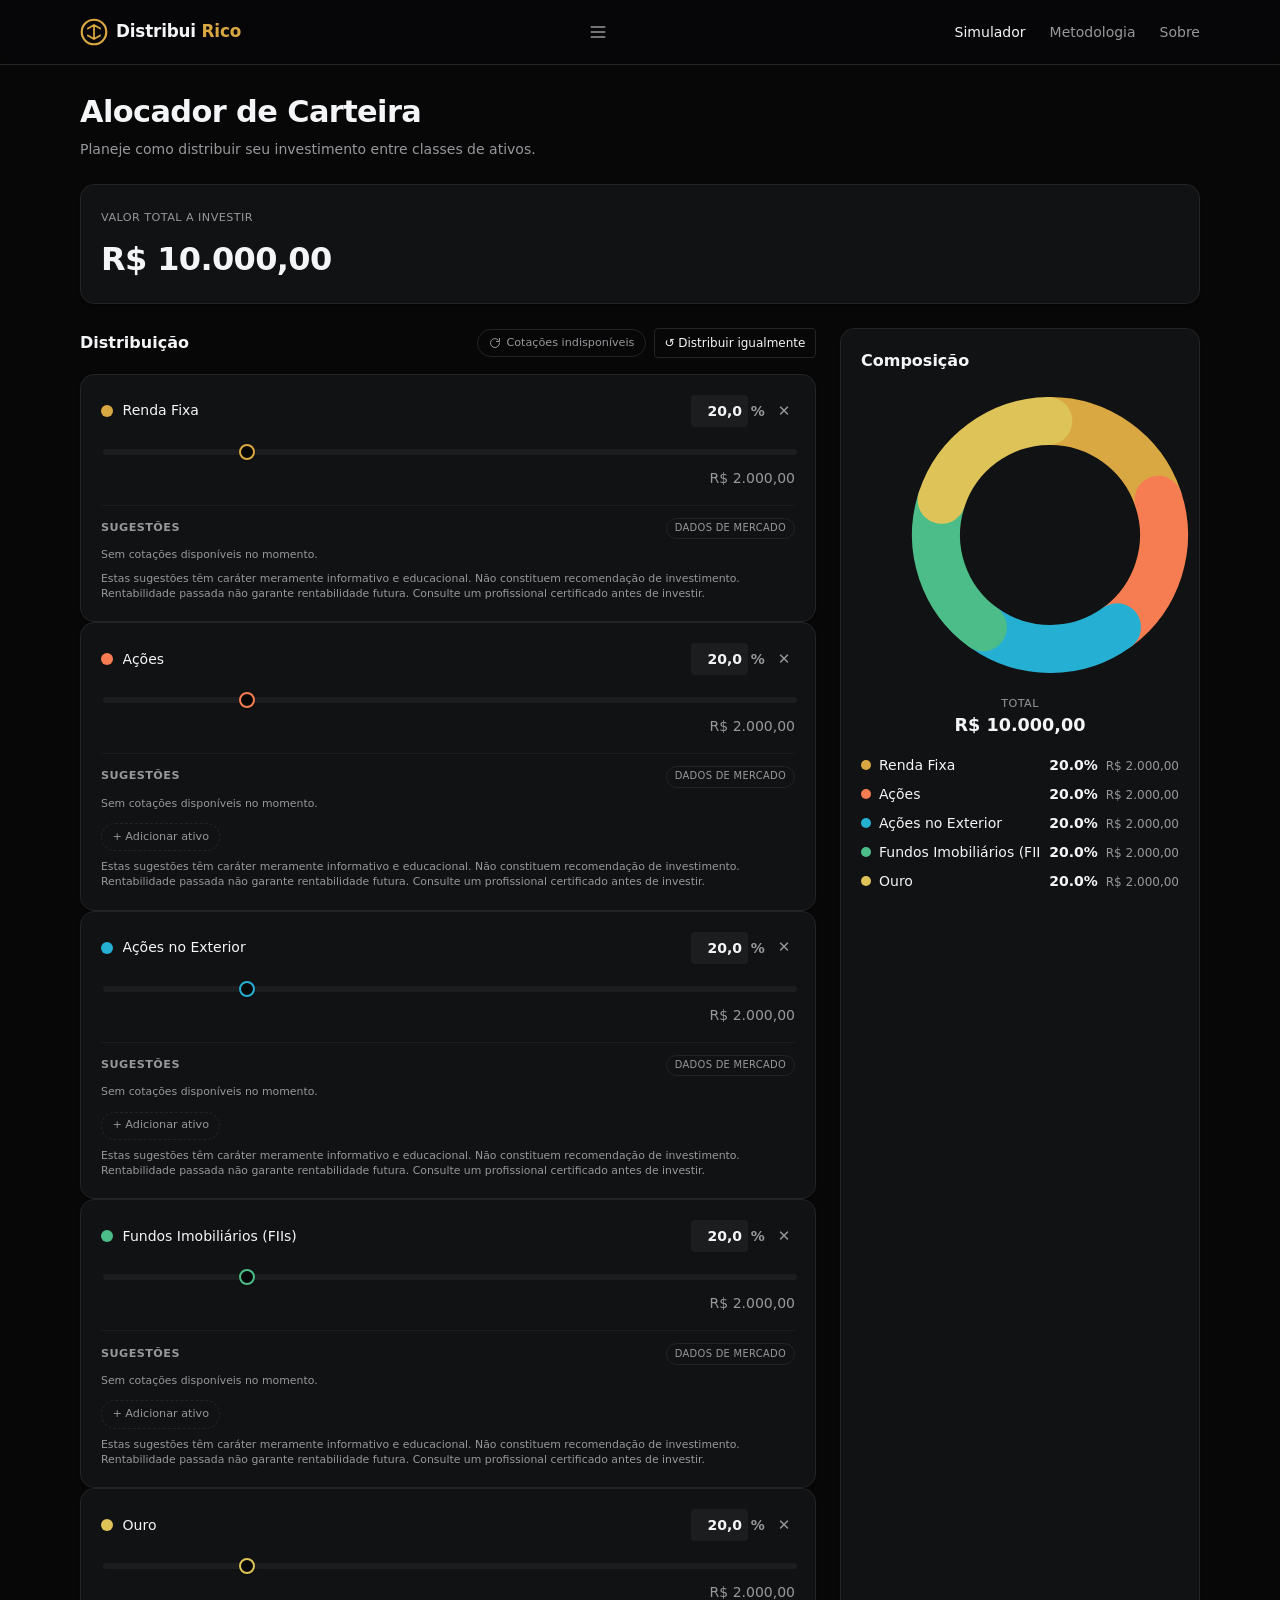
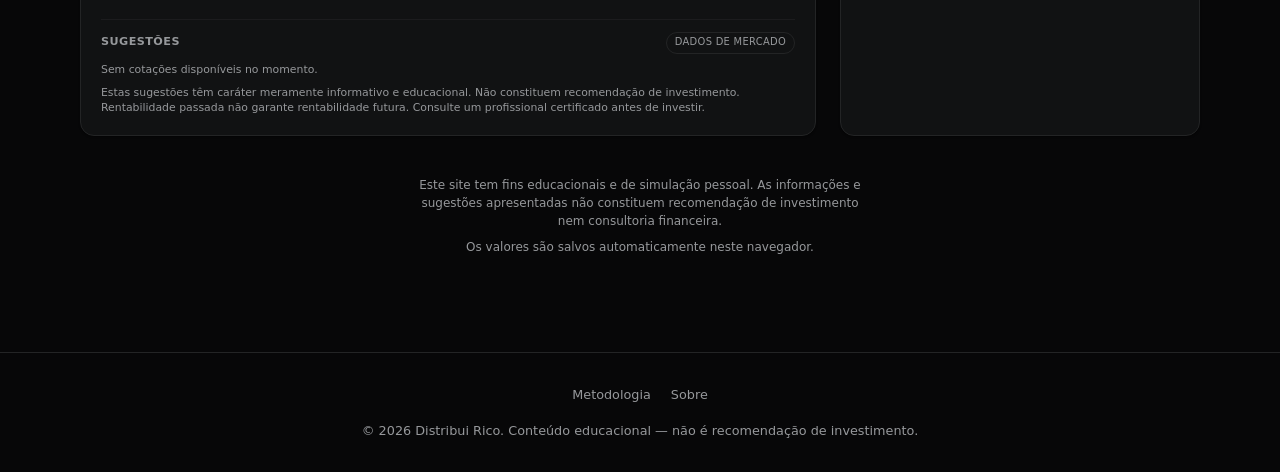
==== index.html @ 398fbf27 "Site" ====
<!doctype html>
<html lang="pt-BR">
<head>
  <meta charset="utf-8" />
  <meta name="viewport" content="width=device-width, initial-scale=1" />
  <title>Distribui Rico — Simulador de Alocação de Carteira</title>
  <meta name="description" content="Simule como distribuir seu investimento entre Renda Fixa, Ações, Ações no Exterior, FIIs e Ouro, com sugestões de ativos baseadas em cotações reais." />
  <link rel="canonical" href="https://SEU-USUARIO.github.io/carteira/" />

  <meta property="og:type" content="website" />
  <meta property="og:title" content="Distribui Rico — Simulador de Alocação de Carteira" />
  <meta property="og:description" content="Planeje como distribuir seu investimento entre classes de ativos, com sugestões baseadas em cotações reais." />
  <meta property="og:image" content="assets/og/distribui-rico-og.png" />
  <meta name="twitter:card" content="summary_large_image" />

  <link rel="icon" type="image/svg+xml" href="assets/icons/favicon.svg" />

  <link rel="stylesheet" href="css/tokens.css" />
  <link rel="stylesheet" href="css/base.css" />
  <link rel="stylesheet" href="css/layout.css" />
  <link rel="stylesheet" href="css/components.css" />
  <link rel="stylesheet" href="css/pages/home.css" />
</head>
<body>
  <header class="site-header">
    <div class="container site-header__inner">
      <a href="index.html" class="brand">
        <svg class="brand__mark" viewBox="0 0 32 32" fill="none" xmlns="http://www.w3.org/2000/svg" aria-hidden="true">
          <circle cx="16" cy="16" r="14" stroke="var(--color-primary)" stroke-width="2.5"/>
          <path d="M16 8v16M9 12l7-4 7 4M9 20l7 4 7-4" stroke="var(--color-primary)" stroke-width="2" stroke-linecap="round" stroke-linejoin="round"/>
        </svg>
        <span>Distribui <span class="brand__gold">Rico</span></span>
      </a>
      <button class="nav-toggle icon-btn" aria-label="Abrir menu" aria-expanded="false">
        <svg width="20" height="20" viewBox="0 0 24 24" fill="none" stroke="currentColor" stroke-width="2" stroke-linecap="round"><path d="M4 6h16M4 12h16M4 18h16"/></svg>
      </button>
      <nav class="main-nav">
        <a href="index.html" aria-current="page">Simulador</a>
        <a href="metodologia.html">Metodologia</a>
        <a href="sobre.html">Sobre</a>
      </nav>
    </div>
  </header>

  <main class="container sim">
    <div class="sim__header">
      <h1>Alocador de Carteira</h1>
      <p>Planeje como distribuir seu investimento entre classes de ativos.</p>
    </div>
    <div id="simulador-root">
      <noscript>Este simulador precisa de JavaScript habilitado para funcionar.</noscript>
    </div>
  </main>

  <footer class="site-footer">
    <div class="container site-footer__inner">
      <div class="site-footer__links">
        <a href="metodologia.html">Metodologia</a>
        <a href="sobre.html">Sobre</a>
      </div>
      <p>&copy; <span id="year"></span> Distribui Rico. Conteúdo educacional — não é recomendação de investimento.</p>
    </div>
  </footer>

  <script type="module">
    import { onReady, markActiveNav, initNavToggle } from "./js/core/dom.js";
    import { initSimuladorPage } from "./js/pages/simulador.page.js";

    onReady(() => {
      markActiveNav();
      initNavToggle();
      document.getElementById("year").textContent = new Date().getFullYear();
      initSimuladorPage();
    });
  </script>
</body>
</html>
---- css/tokens.css ----
/* ==========================================================================
   Distribui Rico — Design Tokens
   Tema escuro inspirado em dourado/preto (Batman / C6 Bank), portado do
   projeto original em oklch().
   ========================================================================== */

:root {
  --radius-sm: 2px;
  --radius-md: 4px;
  --radius-lg: 6px;
  --radius-xl: 10px;
  --radius-2xl: 14px;

  /* Cores base */
  --color-background: oklch(0.13 0.003 260);
  --color-foreground: oklch(0.97 0.003 260);
  --color-card: oklch(0.18 0.003 260);
  --color-card-foreground: oklch(0.97 0.003 260);
  --color-popover: oklch(0.18 0.003 260);
  --color-popover-foreground: oklch(0.97 0.003 260);

  --color-primary: oklch(0.76 0.13 82);
  --color-primary-foreground: oklch(0.15 0.003 260);

  --color-secondary: oklch(0.23 0.003 260);
  --color-secondary-foreground: oklch(0.97 0.003 260);

  --color-muted: oklch(0.23 0.003 260);
  --color-muted-foreground: oklch(0.68 0.005 260);

  --color-accent: oklch(0.28 0.005 260);
  --color-accent-foreground: oklch(0.97 0.003 260);

  --color-destructive: oklch(0.65 0.22 27);
  --color-destructive-foreground: oklch(0.98 0.003 260);

  --color-border: oklch(0.26 0.003 260);
  --color-input: oklch(0.26 0.003 260);
  --color-ring: oklch(0.76 0.13 82);

  /* Cores das classes de ativos (donut / sliders) */
  --asset-rf: oklch(0.76 0.13 82);
  --asset-acoes: oklch(0.72 0.16 40);
  --asset-exterior: oklch(0.7 0.12 220);
  --asset-fii: oklch(0.72 0.13 160);
  --asset-ouro: oklch(0.82 0.13 95);

  /* Tipografia */
  --font-sans: "Inter", system-ui, -apple-system, "Segoe UI", Roboto, sans-serif;

  /* Espaçamento / sombras */
  --shadow-sm: 0 1px 2px rgba(0, 0, 0, 0.4);
  --shadow-md: 0 4px 14px rgba(0, 0, 0, 0.45);
  --header-height: 64px;
}
---- css/base.css ----
/* ==========================================================================
   Base / Reset
   ========================================================================== */

*,
*::before,
*::after {
  box-sizing: border-box;
  border-color: var(--color-border);
}

html {
  -webkit-text-size-adjust: 100%;
  scroll-behavior: smooth;
}

body {
  margin: 0;
  min-height: 100svh;
  background-color: var(--color-background);
  color: var(--color-foreground);
  font-family: var(--font-sans);
  font-size: 15px;
  line-height: 1.5;
  -webkit-font-smoothing: antialiased;
}

h1, h2, h3, h4, p, ul, ol, figure {
  margin: 0;
}

ul, ol {
  padding: 0;
  list-style: none;
}

a {
  color: inherit;
  text-decoration: none;
}

button {
  font: inherit;
  color: inherit;
  background: none;
  border: none;
  cursor: pointer;
}

input {
  font: inherit;
  color: inherit;
  background: none;
}

img, svg {
  display: block;
  max-width: 100%;
}

::selection {
  background: var(--color-primary);
  color: var(--color-primary-foreground);
}

::-webkit-scrollbar {
  width: 10px;
  height: 10px;
}
::-webkit-scrollbar-track {
  background: transparent;
}
::-webkit-scrollbar-thumb {
  background: var(--color-secondary);
  border-radius: 999px;
}

.sr-only {
  position: absolute;
  width: 1px;
  height: 1px;
  padding: 0;
  margin: -1px;
  overflow: hidden;
  clip: rect(0, 0, 0, 0);
  white-space: nowrap;
  border: 0;
}

.tabular-nums {
  font-variant-numeric: tabular-nums;
}
---- css/layout.css ----
/* ==========================================================================
   Layout — header, navegação, rodapé, containers
   ========================================================================== */

.container {
  width: 100%;
  max-width: 1152px;
  margin-inline: auto;
  padding-inline: 1rem;
}

.site-header {
  position: sticky;
  top: 0;
  z-index: 40;
  background: color-mix(in oklch, var(--color-background) 88%, transparent);
  backdrop-filter: blur(8px);
  border-bottom: 1px solid var(--color-border);
}

.site-header__inner {
  display: flex;
  align-items: center;
  justify-content: space-between;
  height: var(--header-height);
}

.brand {
  display: flex;
  align-items: center;
  gap: 0.5rem;
  font-weight: 700;
  font-size: 1.05rem;
  letter-spacing: -0.01em;
}

.brand__mark {
  width: 28px;
  height: 28px;
  flex-shrink: 0;
}

.brand__gold {
  color: var(--color-primary);
}

.main-nav {
  display: flex;
  align-items: center;
  gap: 1.5rem;
}

.main-nav a {
  font-size: 0.875rem;
  color: var(--color-muted-foreground);
  transition: color 0.15s ease;
}

.main-nav a:hover,
.main-nav a[aria-current="page"] {
  color: var(--color-foreground);
}

.nav-toggle {
  display: none;
  padding: 0.4rem;
  border-radius: var(--radius-md);
}

.site-footer {
  border-top: 1px solid var(--color-border);
  margin-top: 3rem;
  padding-block: 2rem;
}

.site-footer__inner {
  display: flex;
  flex-direction: column;
  gap: 1rem;
  align-items: center;
  text-align: center;
  color: var(--color-muted-foreground);
  font-size: 0.8rem;
}

.site-footer__links {
  display: flex;
  gap: 1.25rem;
}

.site-footer__links a:hover {
  color: var(--color-foreground);
}

.page-hero {
  padding-block: 2.5rem 1.5rem;
}

.page-hero h1 {
  font-size: clamp(1.6rem, 3vw, 2.1rem);
  font-weight: 700;
  letter-spacing: -0.02em;
}

.page-hero p {
  margin-top: 0.5rem;
  color: var(--color-muted-foreground);
  max-width: 60ch;
}

@media (max-width: 720px) {
  .main-nav {
    position: fixed;
    inset: var(--header-height) 0 auto 0;
    flex-direction: column;
    align-items: flex-start;
    gap: 0;
    background: var(--color-background);
    border-bottom: 1px solid var(--color-border);
    padding: 0.5rem 1rem 1rem;
    transform: translateY(-8px);
    opacity: 0;
    pointer-events: none;
    transition: opacity 0.15s ease, transform 0.15s ease;
  }
  .main-nav a {
    padding: 0.65rem 0;
    width: 100%;
    border-bottom: 1px solid var(--color-border);
  }
  .main-nav.is-open {
    opacity: 1;
    transform: translateY(0);
    pointer-events: auto;
  }
  .nav-toggle {
    display: inline-flex;
  }
}
---- css/components.css ----
/* ==========================================================================
   Componentes reutilizáveis
   ========================================================================== */

.card {
  background: var(--color-card);
  border: 1px solid var(--color-border);
  border-radius: var(--radius-2xl);
  box-shadow: var(--shadow-sm);
  padding: 1.25rem;
}

.btn {
  display: inline-flex;
  align-items: center;
  gap: 0.4rem;
  border-radius: var(--radius-md);
  padding: 0.45rem 0.85rem;
  font-size: 0.8rem;
  font-weight: 500;
  border: 1px solid transparent;
  transition: background-color 0.15s ease, color 0.15s ease, border-color 0.15s ease;
  white-space: nowrap;
}

.btn--outline {
  border-color: var(--color-border);
  color: var(--color-foreground);
}
.btn--outline:hover {
  background: var(--color-secondary);
}

.btn--primary {
  background: var(--color-primary);
  color: var(--color-primary-foreground);
}
.btn--primary:hover {
  filter: brightness(1.08);
}

.btn--ghost {
  color: var(--color-muted-foreground);
}
.btn--ghost:hover {
  background: var(--color-secondary);
  color: var(--color-foreground);
}

.btn--sm {
  padding: 0.3rem 0.6rem;
  font-size: 0.75rem;
}

.icon-btn {
  display: inline-flex;
  align-items: center;
  justify-content: center;
  border-radius: 999px;
  padding: 0.3rem;
  color: var(--color-muted-foreground);
  transition: background-color 0.15s ease, color 0.15s ease;
}
.icon-btn:hover {
  background: var(--color-secondary);
  color: var(--color-foreground);
}
.icon-btn:hover.icon-btn--danger {
  color: var(--color-destructive);
}

.pill {
  display: inline-flex;
  align-items: center;
  gap: 0.35rem;
  border: 1px solid var(--color-border);
  border-radius: 999px;
  padding: 0.3rem 0.65rem;
  font-size: 0.7rem;
  color: var(--color-muted-foreground);
  transition: background-color 0.15s ease, color 0.15s ease;
}
.pill:hover {
  background: var(--color-secondary);
  color: var(--color-foreground);
}

.tag {
  border-radius: 999px;
  border: 1px solid var(--color-border);
  padding: 0.15rem 0.5rem;
  font-size: 0.62rem;
  letter-spacing: 0.03em;
  text-transform: uppercase;
  color: var(--color-muted-foreground);
}

.field {
  border-radius: var(--radius-md);
  border: 1px solid var(--color-input);
  background: var(--color-secondary);
  padding: 0.4rem 0.6rem;
  font-size: 0.875rem;
  width: 100%;
  outline: none;
  transition: box-shadow 0.15s ease, border-color 0.15s ease;
}
.field:focus-visible {
  border-color: var(--color-ring);
  box-shadow: 0 0 0 2px color-mix(in oklch, var(--color-ring) 40%, transparent);
}

.field--bare {
  border: none;
  background: transparent;
  padding: 0;
}

/* Slider (input[type=range]) */
.slider {
  -webkit-appearance: none;
  appearance: none;
  width: 100%;
  height: 6px;
  border-radius: 999px;
  background: var(--color-secondary);
  outline: none;
  --asset-color: var(--color-primary);
  background-image: linear-gradient(var(--asset-color), var(--asset-color));
  background-repeat: no-repeat;
  background-size: 0% 100%;
}
.slider::-webkit-slider-thumb {
  -webkit-appearance: none;
  appearance: none;
  width: 16px;
  height: 16px;
  border-radius: 50%;
  background: var(--color-background);
  border: 2px solid var(--asset-color);
  cursor: pointer;
  box-shadow: var(--shadow-sm);
}
.slider::-moz-range-thumb {
  width: 16px;
  height: 16px;
  border-radius: 50%;
  background: var(--color-background);
  border: 2px solid var(--asset-color);
  cursor: pointer;
}
.slider::-moz-range-progress {
  background: var(--asset-color);
  height: 6px;
  border-radius: 999px;
}

/* Toast */
.toast-stack {
  position: fixed;
  bottom: 1rem;
  right: 1rem;
  left: 1rem;
  z-index: 100;
  display: flex;
  flex-direction: column;
  align-items: flex-end;
  gap: 0.5rem;
  pointer-events: none;
}
.toast {
  pointer-events: auto;
  background: var(--color-card);
  border: 1px solid var(--color-border);
  border-radius: var(--radius-lg);
  padding: 0.6rem 0.9rem;
  font-size: 0.8rem;
  box-shadow: var(--shadow-md);
  max-width: 320px;
  animation: toast-in 0.18s ease;
}
.toast--error {
  border-color: color-mix(in oklch, var(--color-destructive) 50%, var(--color-border));
}
@keyframes toast-in {
  from { opacity: 0; transform: translateY(6px); }
  to { opacity: 1; transform: translateY(0); }
}

/* Skeleton */
.skeleton {
  position: relative;
  overflow: hidden;
  background: var(--color-secondary);
  border-radius: var(--radius-md);
}
.skeleton::after {
  content: "";
  position: absolute;
  inset: 0;
  transform: translateX(-100%);
  background: linear-gradient(90deg, transparent, color-mix(in oklch, var(--color-foreground) 8%, transparent), transparent);
  animation: skeleton-shimmer 1.4s infinite;
}
@keyframes skeleton-shimmer {
  100% { transform: translateX(100%); }
}

.spin {
  animation: spin 0.8s linear infinite;
}
@keyframes spin {
  to { transform: rotate(360deg); }
}

.disclaimer {
  font-size: 0.68rem;
  line-height: 1.4;
  color: var(--color-muted-foreground);
}

.divider {
  border-top: 1px solid color-mix(in oklch, var(--color-border) 60%, transparent);
}
---- css/pages/home.css ----
/* ==========================================================================
   Página inicial — Simulador de alocação
   ========================================================================== */

.sim {
  padding-block: 1.5rem 3rem;
}

.sim__header {
  margin-bottom: 1.5rem;
}
.sim__header h1 {
  font-size: clamp(1.5rem, 3vw, 1.9rem);
  font-weight: 700;
  letter-spacing: -0.02em;
}
.sim__header p {
  margin-top: 0.25rem;
  font-size: 0.875rem;
  color: var(--color-muted-foreground);
}

.total-card label {
  font-size: 0.7rem;
  font-weight: 500;
  text-transform: uppercase;
  letter-spacing: 0.04em;
  color: var(--color-muted-foreground);
}
.total-card input {
  display: block;
  margin-top: 0.5rem;
  width: 100%;
  border: none;
  background: transparent;
  font-size: clamp(1.5rem, 4vw, 2rem);
  font-weight: 700;
  letter-spacing: -0.02em;
  padding: 0;
}
.total-card input:focus-visible {
  outline: none;
}

.sim__grid {
  margin-top: 1.5rem;
  display: grid;
  gap: 1.5rem;
  grid-template-columns: 1fr;
}
@media (min-width: 1024px) {
  .sim__grid {
    grid-template-columns: 1fr 360px;
  }
}

.sim__assets {
  display: flex;
  flex-direction: column;
  gap: 0.75rem;
}

.sim__assets-toolbar {
  display: flex;
  flex-wrap: wrap;
  align-items: center;
  justify-content: space-between;
  gap: 0.5rem;
  margin-bottom: 0.25rem;
}
.sim__assets-toolbar h2 {
  font-size: 1rem;
  font-weight: 600;
}
.sim__assets-toolbar-actions {
  display: flex;
  flex-wrap: wrap;
  align-items: center;
  gap: 0.5rem;
}

.asset-card {
  transition: opacity 0.15s ease;
}
.asset-card[data-active="false"] {
  opacity: 0.75;
}

.asset-card__top {
  display: flex;
  align-items: center;
  justify-content: space-between;
  gap: 0.75rem;
}

.asset-card__label {
  display: flex;
  align-items: center;
  gap: 0.6rem;
  min-width: 0;
}
.asset-card__dot {
  width: 12px;
  height: 12px;
  border-radius: 999px;
  flex-shrink: 0;
  background: var(--dot-color, var(--color-primary));
}
.asset-card__name {
  font-size: 0.875rem;
  font-weight: 500;
  overflow: hidden;
  text-overflow: ellipsis;
  white-space: nowrap;
}

.asset-card__controls {
  display: flex;
  align-items: center;
  gap: 0.5rem;
}
.asset-card__pct {
  display: flex;
  align-items: baseline;
  gap: 0.15rem;
}
.asset-card__pct input {
  width: 3.6rem;
  height: 2rem;
  text-align: right;
  font-weight: 600;
  font-size: 0.875rem;
  border-radius: var(--radius-md);
  background: var(--color-secondary);
  border: none;
  padding: 0.15rem 0.4rem;
}
.asset-card__pct span {
  font-size: 0.875rem;
  font-weight: 600;
  color: var(--color-muted-foreground);
}

.asset-card__slider {
  margin-top: 0.75rem;
}

.asset-card__value {
  margin-top: 0.4rem;
  text-align: right;
  font-size: 0.875rem;
  color: var(--color-muted-foreground);
}

/* Sugestões */
.suggestions {
  margin-top: 1rem;
  border-top: 1px solid color-mix(in oklch, var(--color-border) 60%, transparent);
  padding-top: 0.75rem;
}
.suggestions__head {
  display: flex;
  align-items: center;
  justify-content: space-between;
  gap: 0.5rem;
  margin-bottom: 0.5rem;
}
.suggestions__head h3 {
  font-size: 0.7rem;
  font-weight: 600;
  text-transform: uppercase;
  letter-spacing: 0.04em;
  color: var(--color-muted-foreground);
}

.suggestion-item {
  display: flex;
  align-items: flex-start;
  justify-content: space-between;
  gap: 0.75rem;
  padding-block: 0.55rem;
  border-bottom: 1px solid color-mix(in oklch, var(--color-border) 60%, transparent);
}
.suggestion-item:last-child {
  border-bottom: none;
}
.suggestion-item[data-excluded="true"] {
  opacity: 0.4;
}
.suggestion-item__ticker {
  font-size: 0.875rem;
  font-weight: 600;
}
.suggestion-item[data-excluded="true"] .suggestion-item__ticker {
  text-decoration: line-through;
}
.suggestion-item__name {
  font-size: 0.75rem;
  color: var(--color-muted-foreground);
  overflow: hidden;
  text-overflow: ellipsis;
  white-space: nowrap;
  max-width: 46vw;
}
.suggestion-item__meta {
  font-size: 0.75rem;
  color: var(--color-muted-foreground);
}
.suggestion-item__metric {
  font-size: 0.75rem;
  color: color-mix(in oklch, var(--color-foreground) 80%, transparent);
  margin-top: 0.1rem;
}
.suggestion-item__alloc {
  font-size: 0.68rem;
  color: var(--color-muted-foreground);
  margin-top: 0.1rem;
}
.suggestion-item__right {
  flex-shrink: 0;
  display: flex;
  align-items: flex-start;
  gap: 0.4rem;
  text-align: right;
}
.suggestion-item__price {
  font-size: 0.75rem;
  color: var(--color-muted-foreground);
}
.suggestion-item__qty {
  font-size: 0.875rem;
  font-weight: 600;
  color: var(--color-primary);
}

.add-asset-form {
  margin-top: 0.75rem;
  border-radius: var(--radius-lg);
  border: 1px solid var(--color-border);
  background: color-mix(in oklch, var(--color-secondary) 40%, transparent);
  padding: 0.75rem;
}
.add-asset-form label {
  font-size: 0.68rem;
  font-weight: 500;
  text-transform: uppercase;
  letter-spacing: 0.03em;
  color: var(--color-muted-foreground);
}
.add-asset-form .row {
  display: flex;
  gap: 0.5rem;
  margin-top: 0.4rem;
}
.add-asset-form .preview {
  margin-top: 0.5rem;
  display: flex;
  align-items: flex-start;
  justify-content: space-between;
  gap: 0.75rem;
  border-radius: var(--radius-md);
  border: 1px solid var(--color-border);
  background: var(--color-card);
  padding: 0.5rem;
}
.add-asset-form .form-actions {
  display: flex;
  align-items: center;
  justify-content: space-between;
  margin-top: 0.5rem;
}
.add-asset-form .error {
  font-size: 0.75rem;
  color: var(--color-destructive);
  margin-top: 0.35rem;
}

/* Composição / donut */
.composition-card {
  position: static;
}
@media (min-width: 1024px) {
  .composition-card {
    position: sticky;
    top: calc(var(--header-height) + 1rem);
  }
}
.composition-card h2 {
  font-size: 1rem;
  font-weight: 600;
}
.donut-wrap {
  margin: 0.75rem auto 0;
  max-width: 240px;
}
.donut-wrap svg {
  width: 100%;
  height: auto;
}
.composition-total {
  text-align: center;
  margin-top: 0.25rem;
}
.composition-total .label {
  font-size: 0.7rem;
  text-transform: uppercase;
  letter-spacing: 0.04em;
  color: var(--color-muted-foreground);
}
.composition-total .value {
  font-size: 1.1rem;
  font-weight: 700;
}
.composition-legend {
  margin-top: 1rem;
  display: flex;
  flex-direction: column;
  gap: 0.5rem;
}
.composition-legend li {
  display: flex;
  align-items: center;
  justify-content: space-between;
  gap: 0.5rem;
  font-size: 0.875rem;
}
.composition-legend .dot {
  width: 10px;
  height: 10px;
  border-radius: 999px;
  flex-shrink: 0;
}
.composition-legend .name {
  overflow: hidden;
  text-overflow: ellipsis;
  white-space: nowrap;
  display: flex;
  align-items: center;
  gap: 0.5rem;
  min-width: 0;
}
.composition-legend .amounts {
  flex-shrink: 0;
  display: flex;
  align-items: baseline;
  gap: 0.5rem;
}
.composition-legend .pct {
  font-weight: 600;
}
.composition-legend .val {
  font-size: 0.75rem;
  color: var(--color-muted-foreground);
}

.sim__disclaimer {
  margin-top: 2.5rem;
  text-align: center;
  font-size: 0.75rem;
  color: var(--color-muted-foreground);
}
.sim__disclaimer p {
  max-width: 60ch;
  margin-inline: auto;
}
.sim__disclaimer p + p {
  margin-top: 0.5rem;
}
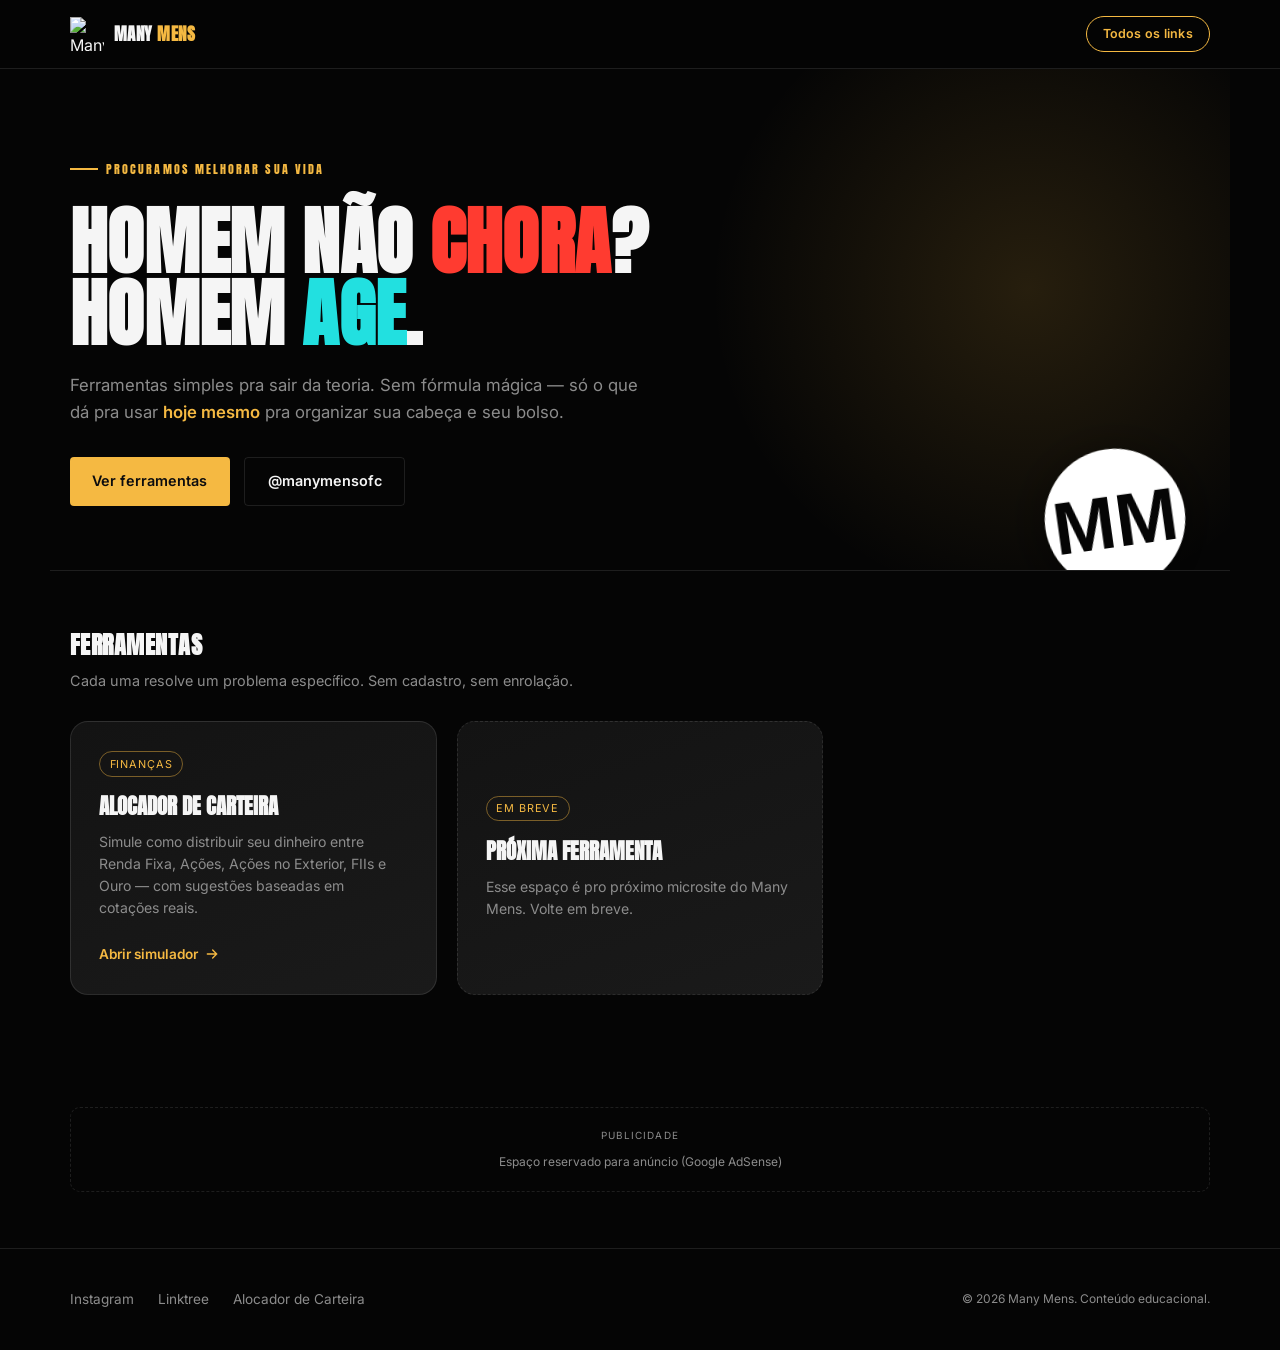
==== commit 82d4304d: "Organizar" ====
--- a/index.html
+++ b/index.html
@@ -3,75 +3,102 @@
 <head>
   <meta charset="utf-8" />
   <meta name="viewport" content="width=device-width, initial-scale=1" />
-  <title>Distribui Rico — Simulador de Alocação de Carteira</title>
-  <meta name="description" content="Simule como distribuir seu investimento entre Renda Fixa, Ações, Ações no Exterior, FIIs e Ouro, com sugestões de ativos baseadas em cotações reais." />
-  <link rel="canonical" href="https://SEU-USUARIO.github.io/carteira/" />
-
-  <meta property="og:type" content="website" />
-  <meta property="og:title" content="Distribui Rico — Simulador de Alocação de Carteira" />
-  <meta property="og:description" content="Planeje como distribuir seu investimento entre classes de ativos, com sugestões baseadas em cotações reais." />
-  <meta property="og:image" content="assets/og/distribui-rico-og.png" />
-  <meta name="twitter:card" content="summary_large_image" />
-
+  <title>Many Mens — Ferramentas e conteúdo pra quem constrói</title>
+  <meta name="description" content="Um portal de ferramentas práticas e conteúdo direto ao ponto: disciplina, dinheiro e ação. Comece pelo simulador de alocação de carteira." />
   <link rel="icon" type="image/svg+xml" href="assets/icons/favicon.svg" />
-
+  <link rel="preconnect" href="https://fonts.googleapis.com" />
+  <link rel="preconnect" href="https://fonts.gstatic.com" crossorigin />
+  <link href="https://fonts.googleapis.com/css2?family=Anton&family=Inter:wght@400;500;600&display=swap" rel="stylesheet" />
   <link rel="stylesheet" href="css/tokens.css" />
-  <link rel="stylesheet" href="css/base.css" />
-  <link rel="stylesheet" href="css/layout.css" />
-  <link rel="stylesheet" href="css/components.css" />
-  <link rel="stylesheet" href="css/pages/home.css" />
+  <link rel="stylesheet" href="css/styles.css" />
 </head>
 <body>
   <header class="site-header">
     <div class="container site-header__inner">
       <a href="index.html" class="brand">
-        <svg class="brand__mark" viewBox="0 0 32 32" fill="none" xmlns="http://www.w3.org/2000/svg" aria-hidden="true">
-          <circle cx="16" cy="16" r="14" stroke="var(--color-primary)" stroke-width="2.5"/>
-          <path d="M16 8v16M9 12l7-4 7 4M9 20l7 4 7-4" stroke="var(--color-primary)" stroke-width="2" stroke-linecap="round" stroke-linejoin="round"/>
-        </svg>
-        <span>Distribui <span class="brand__gold">Rico</span></span>
+        <img class="brand__mark" src="assets/icons/favicon.svg" alt="Many Mens" />
+        <span class="brand__name">Many <span>Mens</span></span>
       </a>
-      <button class="nav-toggle icon-btn" aria-label="Abrir menu" aria-expanded="false">
-        <svg width="20" height="20" viewBox="0 0 24 24" fill="none" stroke="currentColor" stroke-width="2" stroke-linecap="round"><path d="M4 6h16M4 12h16M4 18h16"/></svg>
-      </button>
-      <nav class="main-nav">
-        <a href="index.html" aria-current="page">Simulador</a>
-        <a href="metodologia.html">Metodologia</a>
-        <a href="sobre.html">Sobre</a>
-      </nav>
+      <a class="header-cta" href="https://linktr.ee/Manymens" target="_blank" rel="noopener">
+        Todos os links
+      </a>
     </div>
   </header>
 
-  <main class="container sim">
-    <div class="sim__header">
-      <h1>Alocador de Carteira</h1>
-      <p>Planeje como distribuir seu investimento entre classes de ativos.</p>
-    </div>
-    <div id="simulador-root">
-      <noscript>Este simulador precisa de JavaScript habilitado para funcionar.</noscript>
-    </div>
+  <main>
+    <section class="hero container">
+      <p class="hero__eyebrow">Procuramos melhorar sua vida</p>
+      <h1>Homem não <span class="hl-red">chora</span>?<br />Homem <span class="hl-cyan">age</span>.</h1>
+      <p class="lead">
+        Ferramentas simples pra sair da teoria. Sem fórmula mágica —
+        só o que dá pra usar <span class="hl-gold" style="font-weight:600">hoje mesmo</span>
+        pra organizar sua cabeça e seu bolso.
+      </p>
+      <div class="hero__actions">
+        <a class="btn btn--solid" href="#projetos">Ver ferramentas</a>
+        <a class="btn btn--ghost" href="https://www.instagram.com/manymensofc/" target="_blank" rel="noopener">
+          @manymensofc
+        </a>
+      </div>
+      <svg class="seal" viewBox="0 0 32 32" xmlns="http://www.w3.org/2000/svg" aria-hidden="true">
+        <circle cx="16" cy="16" r="15" fill="#ffffff"/>
+        <text x="16" y="22" text-anchor="middle" font-family="Arial, Helvetica, sans-serif" font-weight="800" font-size="16" fill="#050505">MM</text>
+      </svg>
+    </section>
+
+    <section class="section container" id="projetos">
+      <div class="section__head">
+        <div>
+          <h2>Ferramentas</h2>
+          <p>Cada uma resolve um problema específico. Sem cadastro, sem enrolação.</p>
+        </div>
+      </div>
+
+      <div class="project-grid">
+        <a class="project-card" href="carteira/index.html" style="--card-accent:#f5b942" data-reveal>
+          <span class="project-card__tag">Finanças</span>
+          <h3>Alocador de Carteira</h3>
+          <p>Simule como distribuir seu dinheiro entre Renda Fixa, Ações, Ações no Exterior, FIIs e Ouro — com sugestões baseadas em cotações reais.</p>
+          <span class="project-card__link">
+            Abrir simulador
+            <svg width="16" height="16" viewBox="0 0 24 24" fill="none" stroke="currentColor" stroke-width="2" stroke-linecap="round"><path d="M5 12h14M13 6l6 6-6 6"/></svg>
+          </span>
+        </a>
+
+        <div class="project-card project-card--soon" data-reveal>
+          <span class="project-card__tag">Em breve</span>
+          <h3 style="margin-top:.9rem">Próxima ferramenta</h3>
+          <p style="margin-bottom:0">Esse espaço é pro próximo microsite do Many Mens. Volte em breve.</p>
+        </div>
+      </div>
+    </section>
+
+    <!--
+      ESPAÇO DE ANÚNCIO (Google AdSense)
+      Depois de ser aprovado no AdSense, troque este bloco pelo snippet
+      <ins class="adsbygoogle">...</ins> que o próprio AdSense fornece.
+      Deixei rotulado como "Publicidade" por transparência com o visitante —
+      recomendo manter esse rótulo mesmo depois de ativar o anúncio real.
+    -->
+    <section class="section container">
+      <div class="ad-slot">
+        <span class="ad-slot__label">Publicidade</span>
+        Espaço reservado para anúncio (Google AdSense)
+      </div>
+    </section>
   </main>
 
   <footer class="site-footer">
     <div class="container site-footer__inner">
       <div class="site-footer__links">
-        <a href="metodologia.html">Metodologia</a>
-        <a href="sobre.html">Sobre</a>
+        <a href="https://www.instagram.com/manymensofc/" target="_blank" rel="noopener">Instagram</a>
+        <a href="https://linktr.ee/Manymens" target="_blank" rel="noopener">Linktree</a>
+        <a href="carteira/index.html">Alocador de Carteira</a>
       </div>
-      <p>&copy; <span id="year"></span> Distribui Rico. Conteúdo educacional — não é recomendação de investimento.</p>
+      <small>&copy; <span id="year"></span> Many Mens. Conteúdo educacional.</small>
     </div>
   </footer>
 
-  <script type="module">
-    import { onReady, markActiveNav, initNavToggle } from "./js/core/dom.js";
-    import { initSimuladorPage } from "./js/pages/simulador.page.js";
-
-    onReady(() => {
-      markActiveNav();
-      initNavToggle();
-      document.getElementById("year").textContent = new Date().getFullYear();
-      initSimuladorPage();
-    });
-  </script>
+  <script src="js/main.js"></script>
 </body>
 </html>
--- a/css/tokens.css
+++ b/css/tokens.css
@@ -1,55 +1,41 @@
 /* ==========================================================================
-   Distribui Rico — Design Tokens
-   Tema escuro inspirado em dourado/preto (Batman / C6 Bank), portado do
-   projeto original em oklch().
+   Many Mens — Design Tokens
+   Paleta portada direto do @manymensofc: preto puro, texto branco de
+   legenda-de-reels, e palavras de destaque pontuais em vermelho/ciano/dourado
+   (o jeito como o perfil grifa a frase de impacto de cada post).
    ========================================================================== */
 
 :root {
-  --radius-sm: 2px;
-  --radius-md: 4px;
-  --radius-lg: 6px;
-  --radius-xl: 10px;
-  --radius-2xl: 14px;
+  --bg: #050505;
+  --surface: #131313;
+  --surface-2: #1a1a1a;
+  --fg: #f5f5f5;
+  --muted: #8c8c8c;
 
-  /* Cores base */
-  --color-background: oklch(0.13 0.003 260);
-  --color-foreground: oklch(0.97 0.003 260);
-  --color-card: oklch(0.18 0.003 260);
-  --color-card-foreground: oklch(0.97 0.003 260);
-  --color-popover: oklch(0.18 0.003 260);
-  --color-popover-foreground: oklch(0.97 0.003 260);
+  /* Cor "âncora" da marca (usada em bordas/CTAs neutros) */
+  --gold: #f5b942;
+  --gold-soft: #ffd66b;
 
-  --color-primary: oklch(0.76 0.13 82);
-  --color-primary-foreground: oklch(0.15 0.003 260);
+  /* Destaques pontuais — mesma lógica das legendas do feed */
+  --hl-red: #ff3b30;
+  --hl-cyan: #22e0e0;
+  --hl-gold: #f5b942;
 
-  --color-secondary: oklch(0.23 0.003 260);
-  --color-secondary-foreground: oklch(0.97 0.003 260);
+  --border: rgba(255, 255, 255, 0.1);
 
-  --color-muted: oklch(0.23 0.003 260);
-  --color-muted-foreground: oklch(0.68 0.005 260);
+  --font-display: "Anton", "Arial Narrow", sans-serif;
+  --font-body: "Inter", system-ui, -apple-system, "Segoe UI", Roboto, sans-serif;
 
-  --color-accent: oklch(0.28 0.005 260);
-  --color-accent-foreground: oklch(0.97 0.003 260);
+  --radius-sm: 4px;
+  --radius-md: 10px;
+  --radius-lg: 18px;
 
-  --color-destructive: oklch(0.65 0.22 27);
-  --color-destructive-foreground: oklch(0.98 0.003 260);
+  --shadow-md: 0 12px 30px rgba(0, 0, 0, 0.45);
+}
 
-  --color-border: oklch(0.26 0.003 260);
-  --color-input: oklch(0.26 0.003 260);
-  --color-ring: oklch(0.76 0.13 82);
-
-  /* Cores das classes de ativos (donut / sliders) */
-  --asset-rf: oklch(0.76 0.13 82);
-  --asset-acoes: oklch(0.72 0.16 40);
-  --asset-exterior: oklch(0.7 0.12 220);
-  --asset-fii: oklch(0.72 0.13 160);
-  --asset-ouro: oklch(0.82 0.13 95);
-
-  /* Tipografia */
-  --font-sans: "Inter", system-ui, -apple-system, "Segoe UI", Roboto, sans-serif;
-
-  /* Espaçamento / sombras */
-  --shadow-sm: 0 1px 2px rgba(0, 0, 0, 0.4);
-  --shadow-md: 0 4px 14px rgba(0, 0, 0, 0.45);
-  --header-height: 64px;
+@media (prefers-reduced-motion: reduce) {
+  * {
+    animation-duration: 0.001ms !important;
+    transition-duration: 0.001ms !important;
+  }
 }
--- a/css/styles.css
+++ b/css/styles.css
@@ -0,0 +1,284 @@
+/* ==========================================================================
+   Base
+   ========================================================================== */
+*, *::before, *::after { box-sizing: border-box; }
+html { scroll-behavior: smooth; }
+body {
+  margin: 0;
+  background: var(--bg);
+  color: var(--fg);
+  font-family: var(--font-body);
+  line-height: 1.55;
+  -webkit-font-smoothing: antialiased;
+}
+img, svg { display: block; max-width: 100%; }
+a { color: inherit; text-decoration: none; }
+button { font: inherit; color: inherit; background: none; border: none; cursor: pointer; }
+.container { width: 100%; max-width: 1180px; margin-inline: auto; padding-inline: 1.25rem; }
+::selection { background: var(--gold); color: #0c0c0e; }
+
+/* ==========================================================================
+   Header
+   ========================================================================== */
+.site-header {
+  position: sticky;
+  top: 0;
+  z-index: 50;
+  background: color-mix(in srgb, var(--bg) 85%, transparent);
+  backdrop-filter: blur(10px);
+  border-bottom: 1px solid var(--border);
+}
+.site-header__inner {
+  display: flex;
+  align-items: center;
+  justify-content: space-between;
+  height: 68px;
+}
+.brand { display: flex; align-items: center; gap: 0.6rem; }
+.brand__mark { width: 34px; height: 34px; }
+.brand__name {
+  font-family: var(--font-display);
+  font-weight: 600;
+  letter-spacing: 0.03em;
+  text-transform: uppercase;
+  font-size: 1.05rem;
+}
+.brand__name span { color: var(--gold); }
+.header-cta {
+  display: inline-flex;
+  align-items: center;
+  gap: 0.5rem;
+  border: 1px solid var(--gold);
+  color: var(--gold);
+  padding: 0.45rem 1rem;
+  border-radius: 999px;
+  font-size: 0.78rem;
+  font-weight: 600;
+  letter-spacing: 0.02em;
+  transition: background-color .15s ease, color .15s ease;
+}
+.header-cta:hover { background: var(--gold); color: #0c0c0e; }
+
+/* ==========================================================================
+   Hero — o manifesto
+   ========================================================================== */
+.hero {
+  position: relative;
+  padding-block: 5rem 4rem;
+  overflow: hidden;
+  border-bottom: 1px solid var(--border);
+}
+.hero::before {
+  content: "";
+  position: absolute;
+  inset: -20% -10% auto auto;
+  width: 60vw;
+  height: 60vw;
+  max-width: 640px;
+  max-height: 640px;
+  border-radius: 50%;
+  background: radial-gradient(circle, color-mix(in srgb, var(--gold) 14%, transparent), transparent 70%);
+  pointer-events: none;
+}
+.hero__eyebrow {
+  display: inline-flex;
+  align-items: center;
+  gap: 0.5rem;
+  font-family: var(--font-display);
+  text-transform: uppercase;
+  letter-spacing: 0.18em;
+  font-size: 0.72rem;
+  color: var(--gold);
+}
+.hero__eyebrow::before {
+  content: "";
+  width: 28px;
+  height: 2px;
+  background: var(--gold);
+}
+.hero h1 {
+  margin: 1rem 0 0;
+  font-family: var(--font-display);
+  font-weight: 700;
+  text-transform: uppercase;
+  font-size: clamp(2.4rem, 7vw, 4.6rem);
+  line-height: 0.98;
+  letter-spacing: 0.005em;
+  max-width: 16ch;
+}
+.hero h1 em {
+  font-style: normal;
+  color: var(--gold);
+}
+/* Palavras de destaque, no mesmo espírito das legendas do feed do Instagram */
+.hl-red { color: var(--hl-red); }
+.hl-cyan { color: var(--hl-cyan); }
+.hl-gold { color: var(--hl-gold); }
+.hero p.lead {
+  margin-top: 1.4rem;
+  max-width: 52ch;
+  font-size: 1.05rem;
+  color: var(--muted);
+}
+.hero__actions {
+  margin-top: 2rem;
+  display: flex;
+  flex-wrap: wrap;
+  gap: 0.9rem;
+}
+.btn {
+  display: inline-flex;
+  align-items: center;
+  gap: 0.5rem;
+  padding: 0.8rem 1.4rem;
+  border-radius: var(--radius-sm);
+  font-weight: 600;
+  font-size: 0.9rem;
+  transition: transform .15s ease, filter .15s ease, background-color .15s ease;
+}
+.btn--solid { background: var(--gold); color: #0c0c0e; }
+.btn--solid:hover { filter: brightness(1.08); transform: translateY(-1px); }
+.btn--ghost { border: 1px solid var(--border); color: var(--fg); }
+.btn--ghost:hover { background: var(--surface); }
+
+/* Selo / emblema — elemento assinatura, reaproveitado nos microsites */
+.seal {
+  position: absolute;
+  right: 2.5rem;
+  bottom: -1.5rem;
+  width: 150px;
+  height: 150px;
+  transform: rotate(-8deg);
+  filter: drop-shadow(0 10px 24px rgba(0, 0, 0, 0.55));
+}
+@media (max-width: 860px) {
+  .seal { display: none; }
+}
+
+/* ==========================================================================
+   Seção: projetos (microsites)
+   ========================================================================== */
+.section {
+  padding-block: 3.5rem;
+}
+.section__head {
+  display: flex;
+  align-items: baseline;
+  justify-content: space-between;
+  gap: 1rem;
+  margin-bottom: 1.75rem;
+  flex-wrap: wrap;
+}
+.section__head h2 {
+  font-family: var(--font-display);
+  text-transform: uppercase;
+  letter-spacing: 0.02em;
+  font-size: 1.5rem;
+  margin: 0;
+}
+.section__head p { color: var(--muted); margin: 0.35rem 0 0; font-size: 0.9rem; }
+
+.project-grid {
+  display: grid;
+  gap: 1.25rem;
+  grid-template-columns: repeat(auto-fill, minmax(280px, 1fr));
+}
+.project-card {
+  position: relative;
+  border-radius: var(--radius-lg);
+  border: 1px solid var(--border);
+  background: linear-gradient(160deg, var(--surface), var(--surface-2));
+  padding: 1.75rem;
+  overflow: hidden;
+  transition: transform .18s ease, border-color .18s ease;
+}
+.project-card:hover { transform: translateY(-4px); border-color: color-mix(in srgb, var(--card-accent, var(--gold)) 50%, var(--border)); }
+.project-card__tag {
+  display: inline-block;
+  font-size: 0.68rem;
+  text-transform: uppercase;
+  letter-spacing: 0.08em;
+  color: var(--card-accent, var(--gold));
+  border: 1px solid color-mix(in srgb, var(--card-accent, var(--gold)) 45%, transparent);
+  border-radius: 999px;
+  padding: 0.2rem 0.6rem;
+}
+.project-card h3 {
+  font-family: var(--font-display);
+  text-transform: uppercase;
+  font-size: 1.3rem;
+  margin: 0.9rem 0 0.5rem;
+}
+.project-card p {
+  color: var(--muted);
+  font-size: 0.88rem;
+  margin: 0 0 1.4rem;
+}
+.project-card__link {
+  display: inline-flex;
+  align-items: center;
+  gap: 0.4rem;
+  font-size: 0.85rem;
+  font-weight: 600;
+  color: var(--card-accent, var(--gold));
+}
+.project-card__link svg { transition: transform .15s ease; }
+.project-card:hover .project-card__link svg { transform: translateX(3px); }
+
+.project-card--soon {
+  display: flex;
+  flex-direction: column;
+  align-items: flex-start;
+  justify-content: center;
+  border-style: dashed;
+  opacity: 0.7;
+}
+
+/* ==========================================================================
+   Espaço de anúncio (rotulado com transparência)
+   ========================================================================== */
+.ad-slot {
+  border: 1px dashed var(--border);
+  border-radius: var(--radius-md);
+  padding: 1.25rem;
+  text-align: center;
+  color: var(--muted);
+  font-size: 0.75rem;
+}
+.ad-slot__label {
+  display: block;
+  text-transform: uppercase;
+  letter-spacing: 0.12em;
+  font-size: 0.62rem;
+  margin-bottom: 0.6rem;
+  color: var(--muted);
+}
+
+/* ==========================================================================
+   Footer
+   ========================================================================== */
+.site-footer {
+  border-top: 1px solid var(--border);
+  padding-block: 2.5rem;
+}
+.site-footer__inner {
+  display: flex;
+  flex-wrap: wrap;
+  gap: 1.5rem;
+  align-items: center;
+  justify-content: space-between;
+}
+.site-footer__links { display: flex; gap: 1.5rem; font-size: 0.85rem; color: var(--muted); }
+.site-footer__links a:hover { color: var(--fg); }
+.site-footer small { color: var(--muted); font-size: 0.75rem; }
+
+/* Reveal on load (respects prefers-reduced-motion via tokens.css) */
+[data-reveal] {
+  opacity: 0;
+  transform: translateY(10px);
+  transition: opacity .5s ease, transform .5s ease;
+}
+[data-reveal].is-visible {
+  opacity: 1;
+  transform: translateY(0);
+}
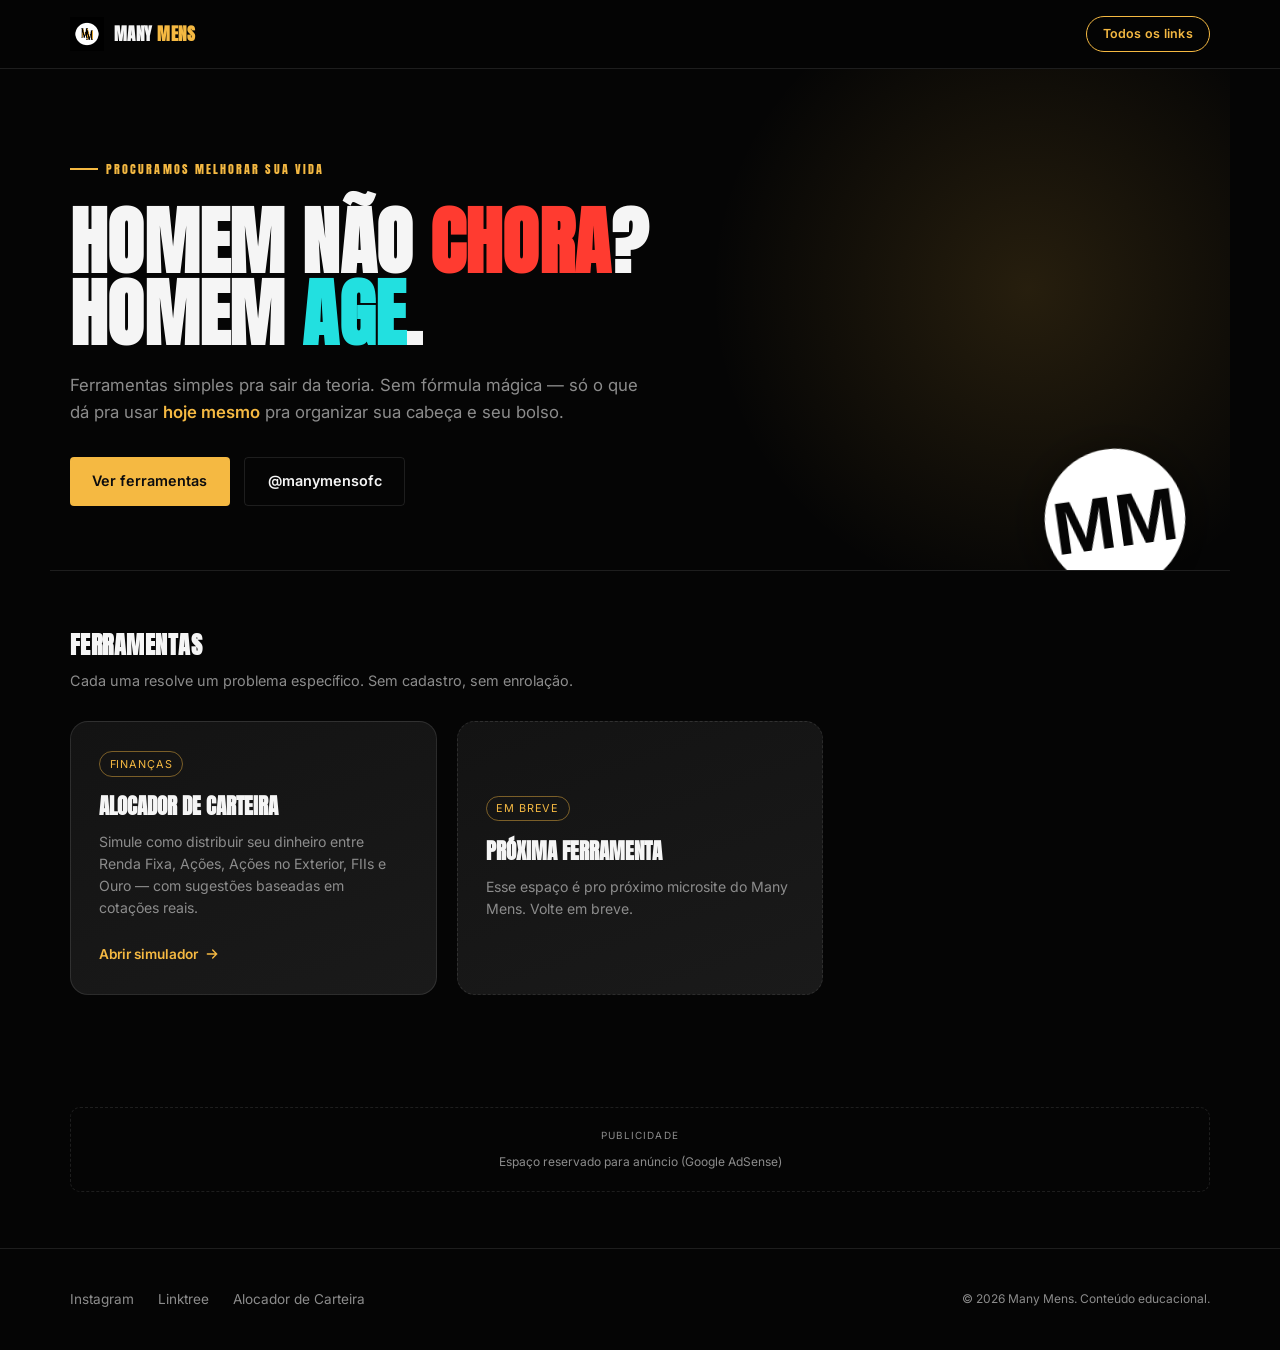
==== commit f5bcd93d: "Update index.html" ====
--- a/index.html
+++ b/index.html
@@ -5,7 +5,7 @@
   <meta name="viewport" content="width=device-width, initial-scale=1" />
   <title>Many Mens — Ferramentas e conteúdo pra quem constrói</title>
   <meta name="description" content="Um portal de ferramentas práticas e conteúdo direto ao ponto: disciplina, dinheiro e ação. Comece pelo simulador de alocação de carteira." />
-  <link rel="icon" type="image/svg+xml" href="assets/icons/favicon.svg" />
+  <link rel="icon" type="image/svg+xml" href="assets/icons/favicon.png" />
   <link rel="preconnect" href="https://fonts.googleapis.com" />
   <link rel="preconnect" href="https://fonts.gstatic.com" crossorigin />
   <link href="https://fonts.googleapis.com/css2?family=Anton&family=Inter:wght@400;500;600&display=swap" rel="stylesheet" />
@@ -16,7 +16,7 @@
   <header class="site-header">
     <div class="container site-header__inner">
       <a href="index.html" class="brand">
-        <img class="brand__mark" src="assets/icons/favicon.svg" alt="Many Mens" />
+        <img class="brand__mark" src="assets/icons/favicon.png" alt="Many Mens" />
         <span class="brand__name">Many <span>Mens</span></span>
       </a>
       <a class="header-cta" href="https://linktr.ee/Manymens" target="_blank" rel="noopener">
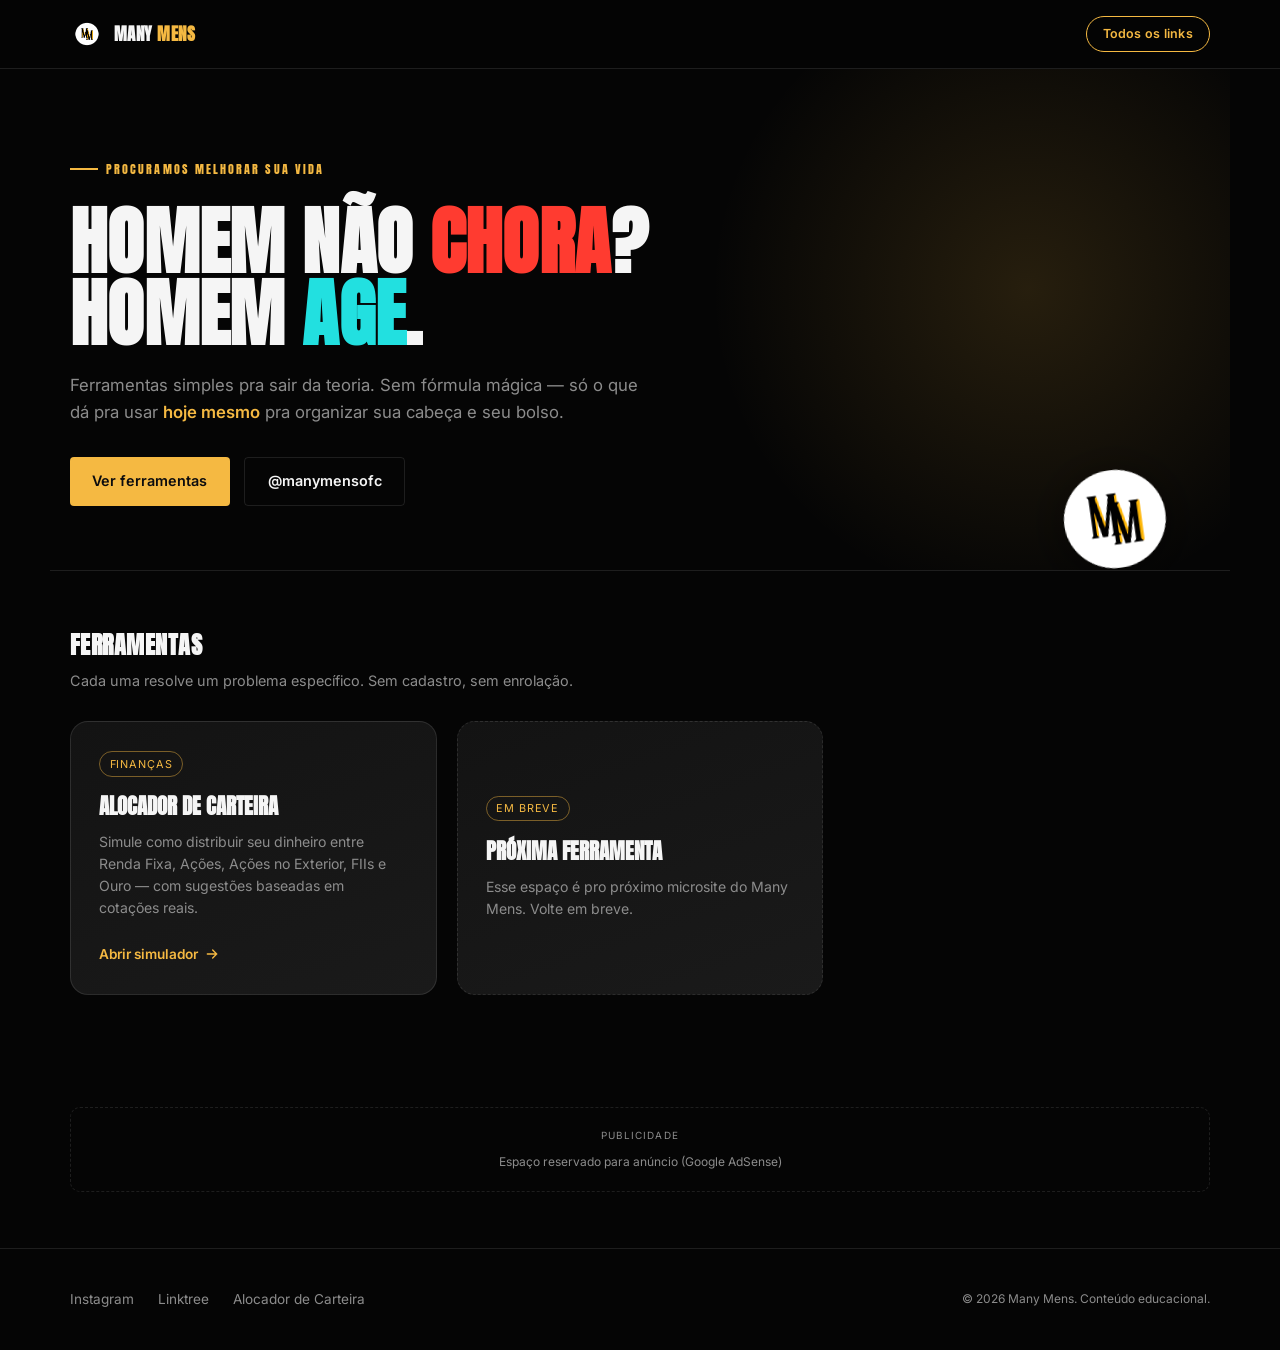
==== commit 5add5fe5: "favi con banner" ====
--- a/index.html
+++ b/index.html
@@ -40,10 +40,7 @@
           @manymensofc
         </a>
       </div>
-      <svg class="seal" viewBox="0 0 32 32" xmlns="http://www.w3.org/2000/svg" aria-hidden="true">
-        <circle cx="16" cy="16" r="15" fill="#ffffff"/>
-        <text x="16" y="22" text-anchor="middle" font-family="Arial, Helvetica, sans-serif" font-weight="800" font-size="16" fill="#050505">MM</text>
-      </svg>
+     <img class="seal" src="assets/icons/favicon.png" alt="" />
     </section>
 
     <section class="section container" id="projetos">
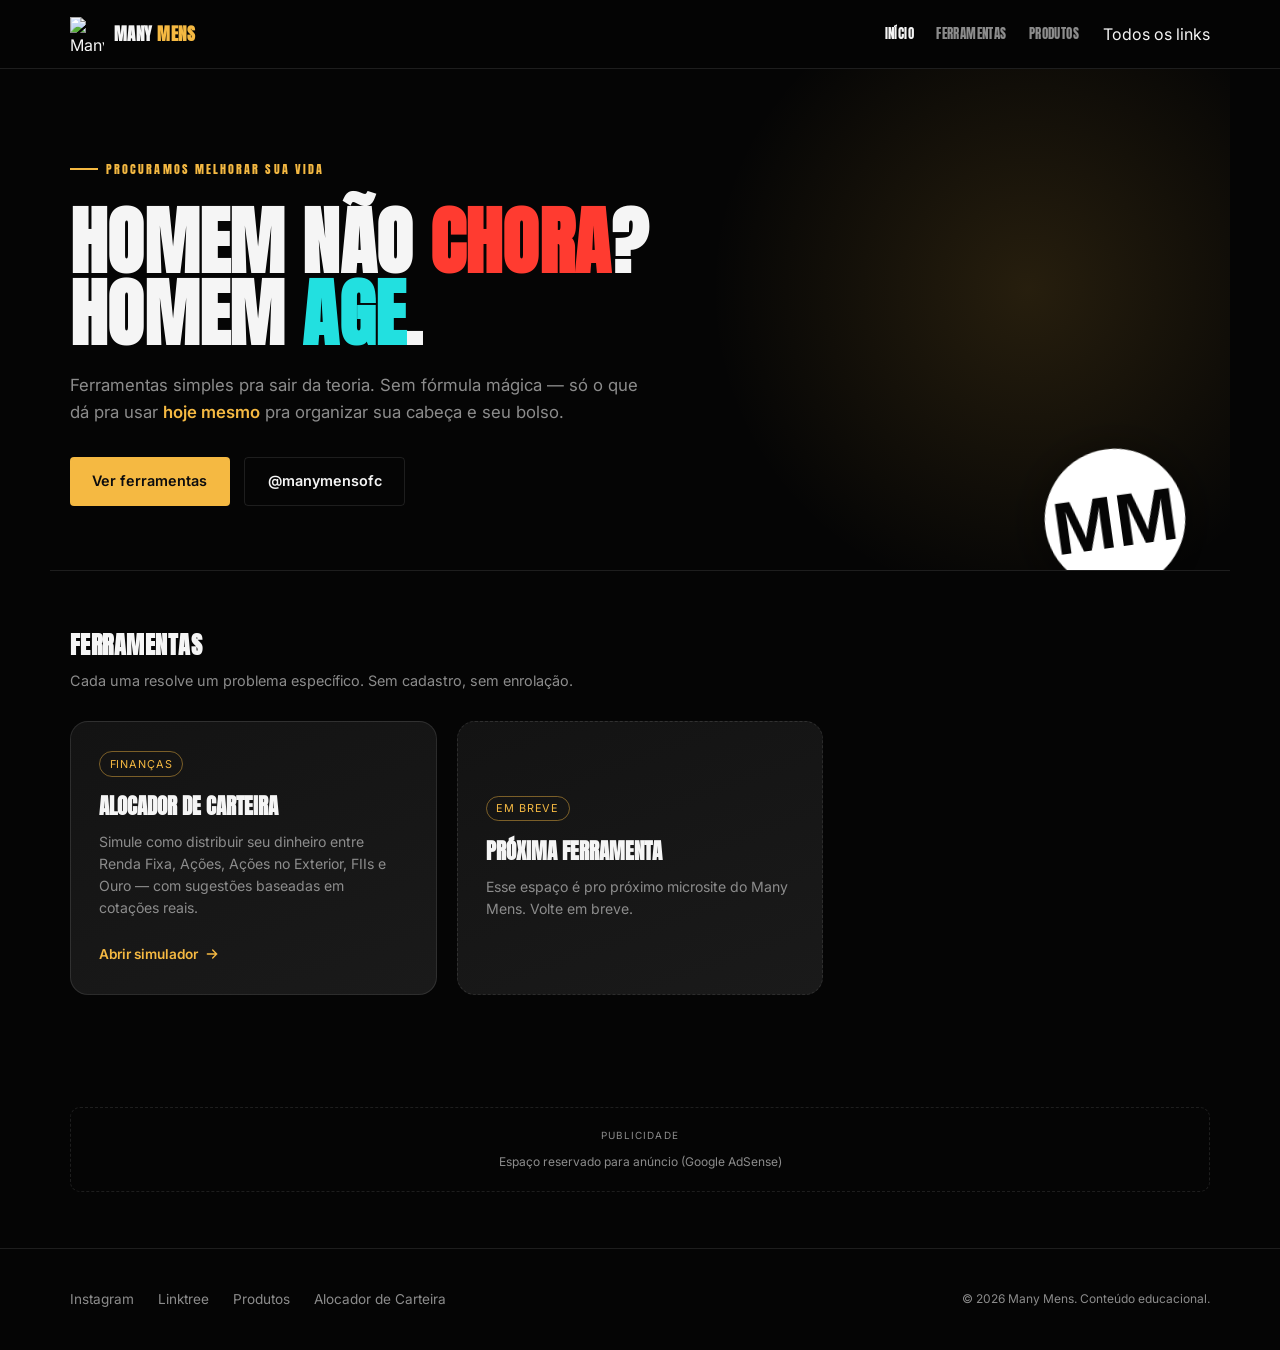
==== commit 454045a9: "Update favicon and enhance header navigation" ====
--- a/index.html
+++ b/index.html
@@ -5,7 +5,7 @@
   <meta name="viewport" content="width=device-width, initial-scale=1" />
   <title>Many Mens — Ferramentas e conteúdo pra quem constrói</title>
   <meta name="description" content="Um portal de ferramentas práticas e conteúdo direto ao ponto: disciplina, dinheiro e ação. Comece pelo simulador de alocação de carteira." />
-  <link rel="icon" type="image/svg+xml" href="assets/icons/favicon.png" />
+  <link rel="icon" type="image/svg+xml" href="assets/icons/favicon.svg" />
   <link rel="preconnect" href="https://fonts.googleapis.com" />
   <link rel="preconnect" href="https://fonts.gstatic.com" crossorigin />
   <link href="https://fonts.googleapis.com/css2?family=Anton&family=Inter:wght@400;500;600&display=swap" rel="stylesheet" />
@@ -16,12 +16,22 @@
   <header class="site-header">
     <div class="container site-header__inner">
       <a href="index.html" class="brand">
-        <img class="brand__mark" src="assets/icons/favicon.png" alt="Many Mens" />
+        <img class="brand__mark" src="assets/icons/favicon.svg" alt="Many Mens" />
         <span class="brand__name">Many <span>Mens</span></span>
       </a>
-      <a class="header-cta" href="https://linktr.ee/Manymens" target="_blank" rel="noopener">
-        Todos os links
-      </a>
+      <div class="header-right">
+        <nav class="main-nav">
+          <a href="index.html">Início</a>
+          <a href="index.html#projetos">Ferramentas</a>
+          <a href="produtos.html">Produtos</a>
+        </nav>
+        <a class="header-cta" href="https://linktr.ee/Manymens" target="_blank" rel="noopener">
+          Todos os links
+        </a>
+        <button class="nav-toggle icon-btn" aria-label="Abrir menu" aria-expanded="false">
+          <svg width="20" height="20" viewBox="0 0 24 24" fill="none" stroke="currentColor" stroke-width="2" stroke-linecap="round"><path d="M4 6h16M4 12h16M4 18h16"/></svg>
+        </button>
+      </div>
     </div>
   </header>
 
@@ -40,7 +50,10 @@
           @manymensofc
         </a>
       </div>
-     <img class="seal" src="assets/icons/favicon.png" alt="" />
+      <svg class="seal" viewBox="0 0 32 32" xmlns="http://www.w3.org/2000/svg" aria-hidden="true">
+        <circle cx="16" cy="16" r="15" fill="#ffffff"/>
+        <text x="16" y="22" text-anchor="middle" font-family="Arial, Helvetica, sans-serif" font-weight="800" font-size="16" fill="#050505">MM</text>
+      </svg>
     </section>
 
     <section class="section container" id="projetos">
@@ -90,6 +103,7 @@
       <div class="site-footer__links">
         <a href="https://www.instagram.com/manymensofc/" target="_blank" rel="noopener">Instagram</a>
         <a href="https://linktr.ee/Manymens" target="_blank" rel="noopener">Linktree</a>
+        <a href="produtos.html">Produtos</a>
         <a href="carteira/index.html">Alocador de Carteira</a>
       </div>
       <small>&copy; <span id="year"></span> Many Mens. Conteúdo educacional.</small>
--- a/css/styles.css
+++ b/css/styles.css
@@ -44,15 +44,62 @@
   font-size: 1.05rem;
 }
 .brand__name span { color: var(--gold); }
-.header-cta {
-  display: inline-flex;
-  align-items: center;
-  gap: 0.5rem;
-  border: 1px solid var(--gold);
-  color: var(--gold);
-  padding: 0.45rem 1rem;
-  border-radius: 999px;
-  font-size: 0.78rem;
+.header-right {
+  display: flex;
+  align-items: center;
+  gap: 1.5rem;
+}
+.main-nav {
+  display: flex;
+  align-items: center;
+  gap: 1.4rem;
+}
+.main-nav a {
+  font-family: var(--font-display);
+  font-size: 0.8rem;
+  letter-spacing: 0.03em;
+  text-transform: uppercase;
+  color: var(--muted);
+  transition: color 0.15s ease;
+}
+.main-nav a:hover,
+.main-nav a[aria-current="page"] {
+  color: var(--fg);
+}
+.nav-toggle {
+  display: none;
+  padding: 0.4rem;
+  border-radius: var(--radius-sm);
+  color: var(--fg);
+}
+@media (max-width: 760px) {
+  .header-cta { display: none; }
+  .main-nav {
+    position: fixed;
+    inset: 68px 0 auto 0;
+    flex-direction: column;
+    align-items: flex-start;
+    gap: 0;
+    background: var(--bg);
+    border-bottom: 1px solid var(--border);
+    padding: 0.5rem 1.25rem 1rem;
+    transform: translateY(-8px);
+    opacity: 0;
+    pointer-events: none;
+    transition: opacity 0.15s ease, transform 0.15s ease;
+  }
+  .main-nav a {
+    padding: 0.7rem 0;
+    width: 100%;
+    border-bottom: 1px solid var(--border);
+  }
+  .main-nav.is-open {
+    opacity: 1;
+    transform: translateY(0);
+    pointer-events: auto;
+  }
+  .nav-toggle { display: inline-flex; }
+}
   font-weight: 600;
   letter-spacing: 0.02em;
   transition: background-color .15s ease, color .15s ease;
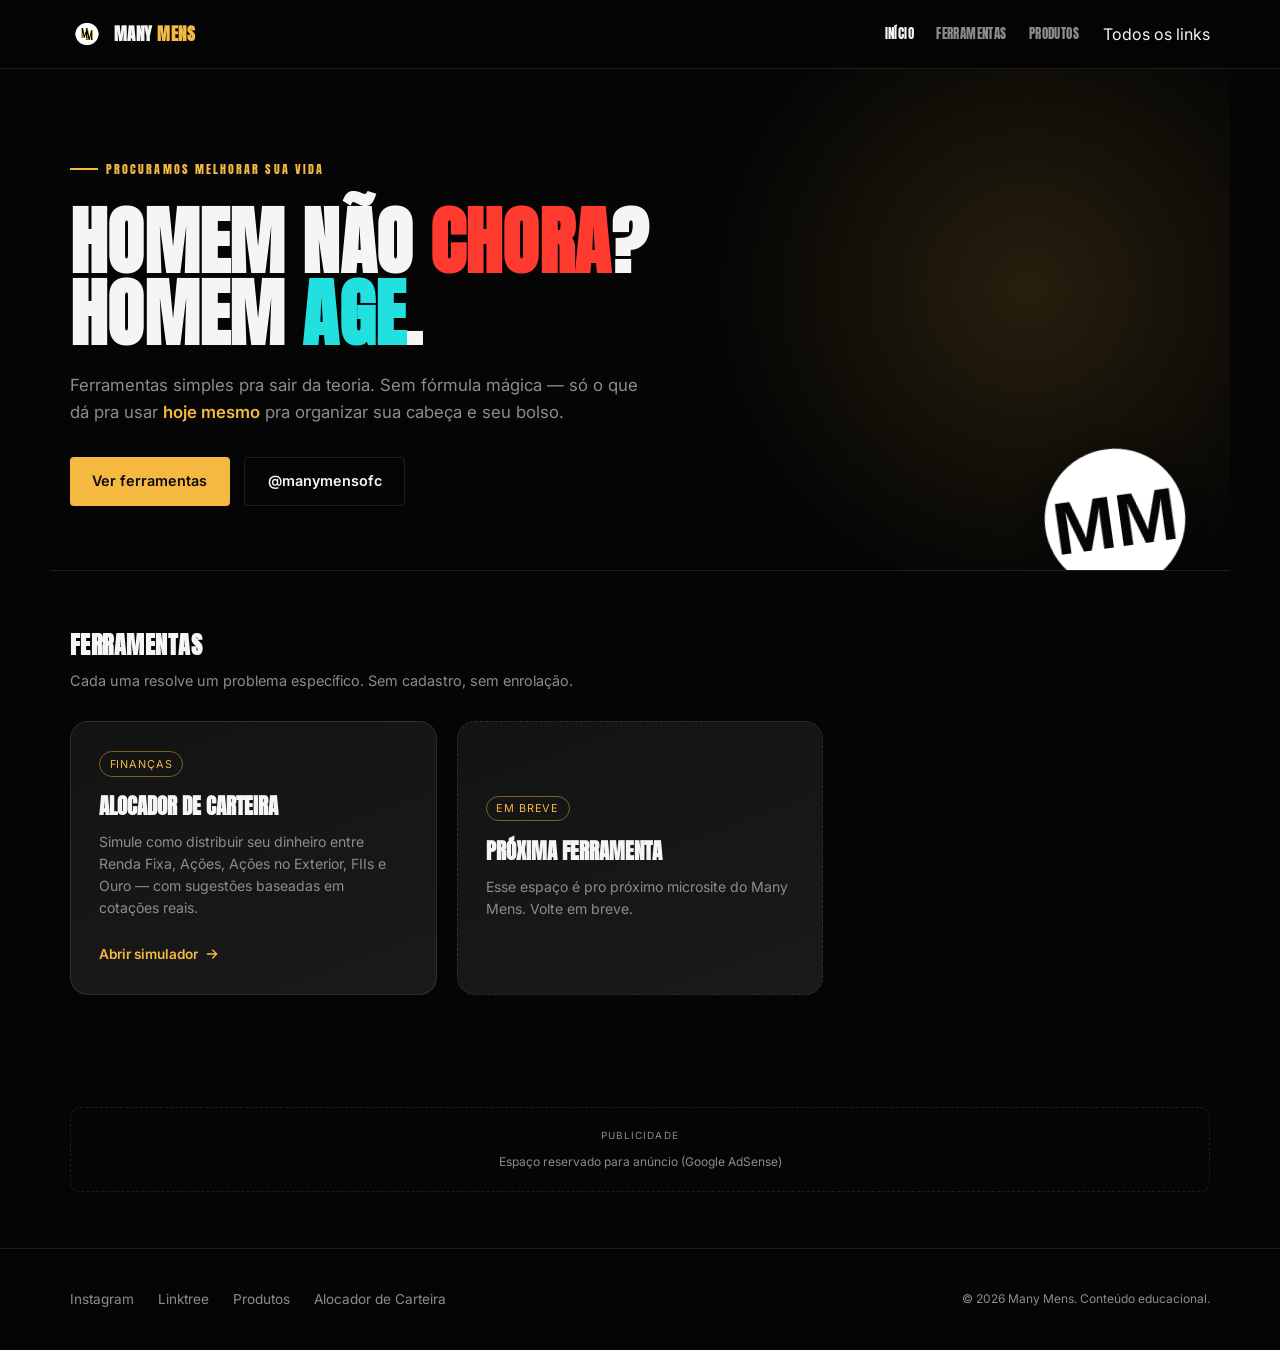
==== commit 54ab3495: "Change favicon from SVG to PNG format" ====
--- a/index.html
+++ b/index.html
@@ -5,7 +5,7 @@
   <meta name="viewport" content="width=device-width, initial-scale=1" />
   <title>Many Mens — Ferramentas e conteúdo pra quem constrói</title>
   <meta name="description" content="Um portal de ferramentas práticas e conteúdo direto ao ponto: disciplina, dinheiro e ação. Comece pelo simulador de alocação de carteira." />
-  <link rel="icon" type="image/svg+xml" href="assets/icons/favicon.svg" />
+  <link rel="icon" type="image/svg+xml" href="assets/icons/favicon.png" />
   <link rel="preconnect" href="https://fonts.googleapis.com" />
   <link rel="preconnect" href="https://fonts.gstatic.com" crossorigin />
   <link href="https://fonts.googleapis.com/css2?family=Anton&family=Inter:wght@400;500;600&display=swap" rel="stylesheet" />
@@ -16,7 +16,7 @@
   <header class="site-header">
     <div class="container site-header__inner">
       <a href="index.html" class="brand">
-        <img class="brand__mark" src="assets/icons/favicon.svg" alt="Many Mens" />
+        <img class="brand__mark" src="assets/icons/favicon.png" alt="Many Mens" />
         <span class="brand__name">Many <span>Mens</span></span>
       </a>
       <div class="header-right">
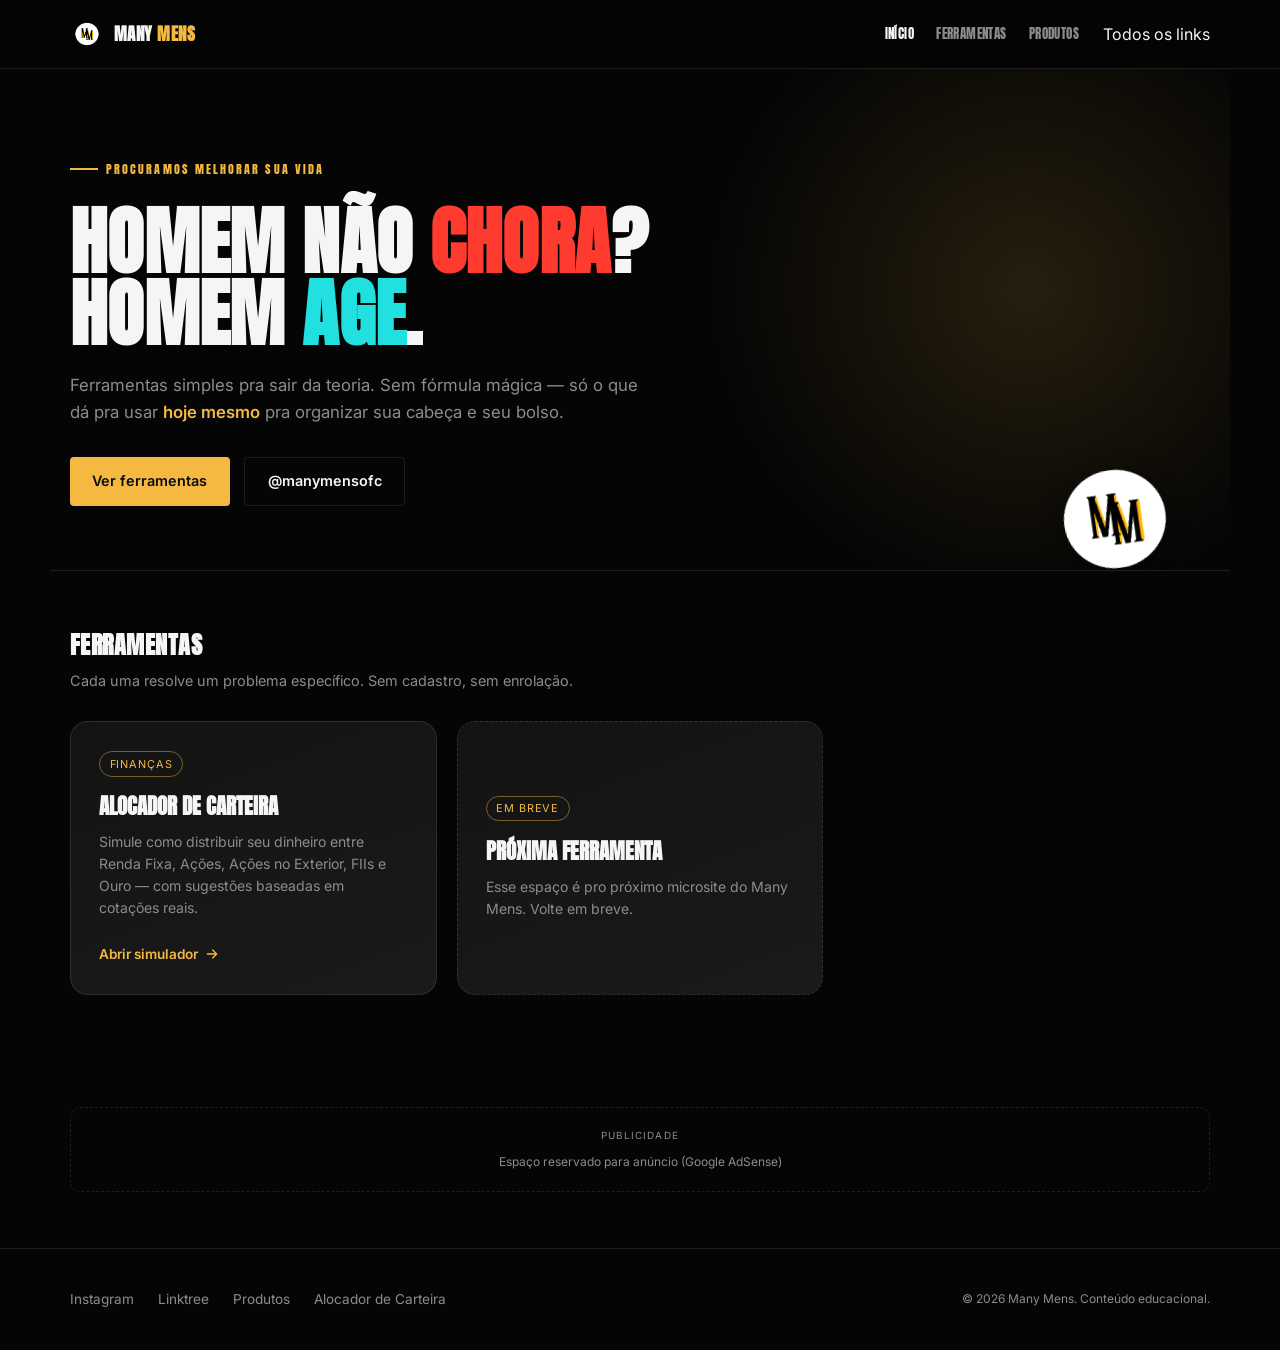
==== commit 3e9b33aa: "Replace SVG seal with image seal" ====
--- a/index.html
+++ b/index.html
@@ -50,10 +50,7 @@
           @manymensofc
         </a>
       </div>
-      <svg class="seal" viewBox="0 0 32 32" xmlns="http://www.w3.org/2000/svg" aria-hidden="true">
-        <circle cx="16" cy="16" r="15" fill="#ffffff"/>
-        <text x="16" y="22" text-anchor="middle" font-family="Arial, Helvetica, sans-serif" font-weight="800" font-size="16" fill="#050505">MM</text>
-      </svg>
+      <img class="seal" src="assets/icons/favicon.png" alt="" />
     </section>
 
     <section class="section container" id="projetos">
